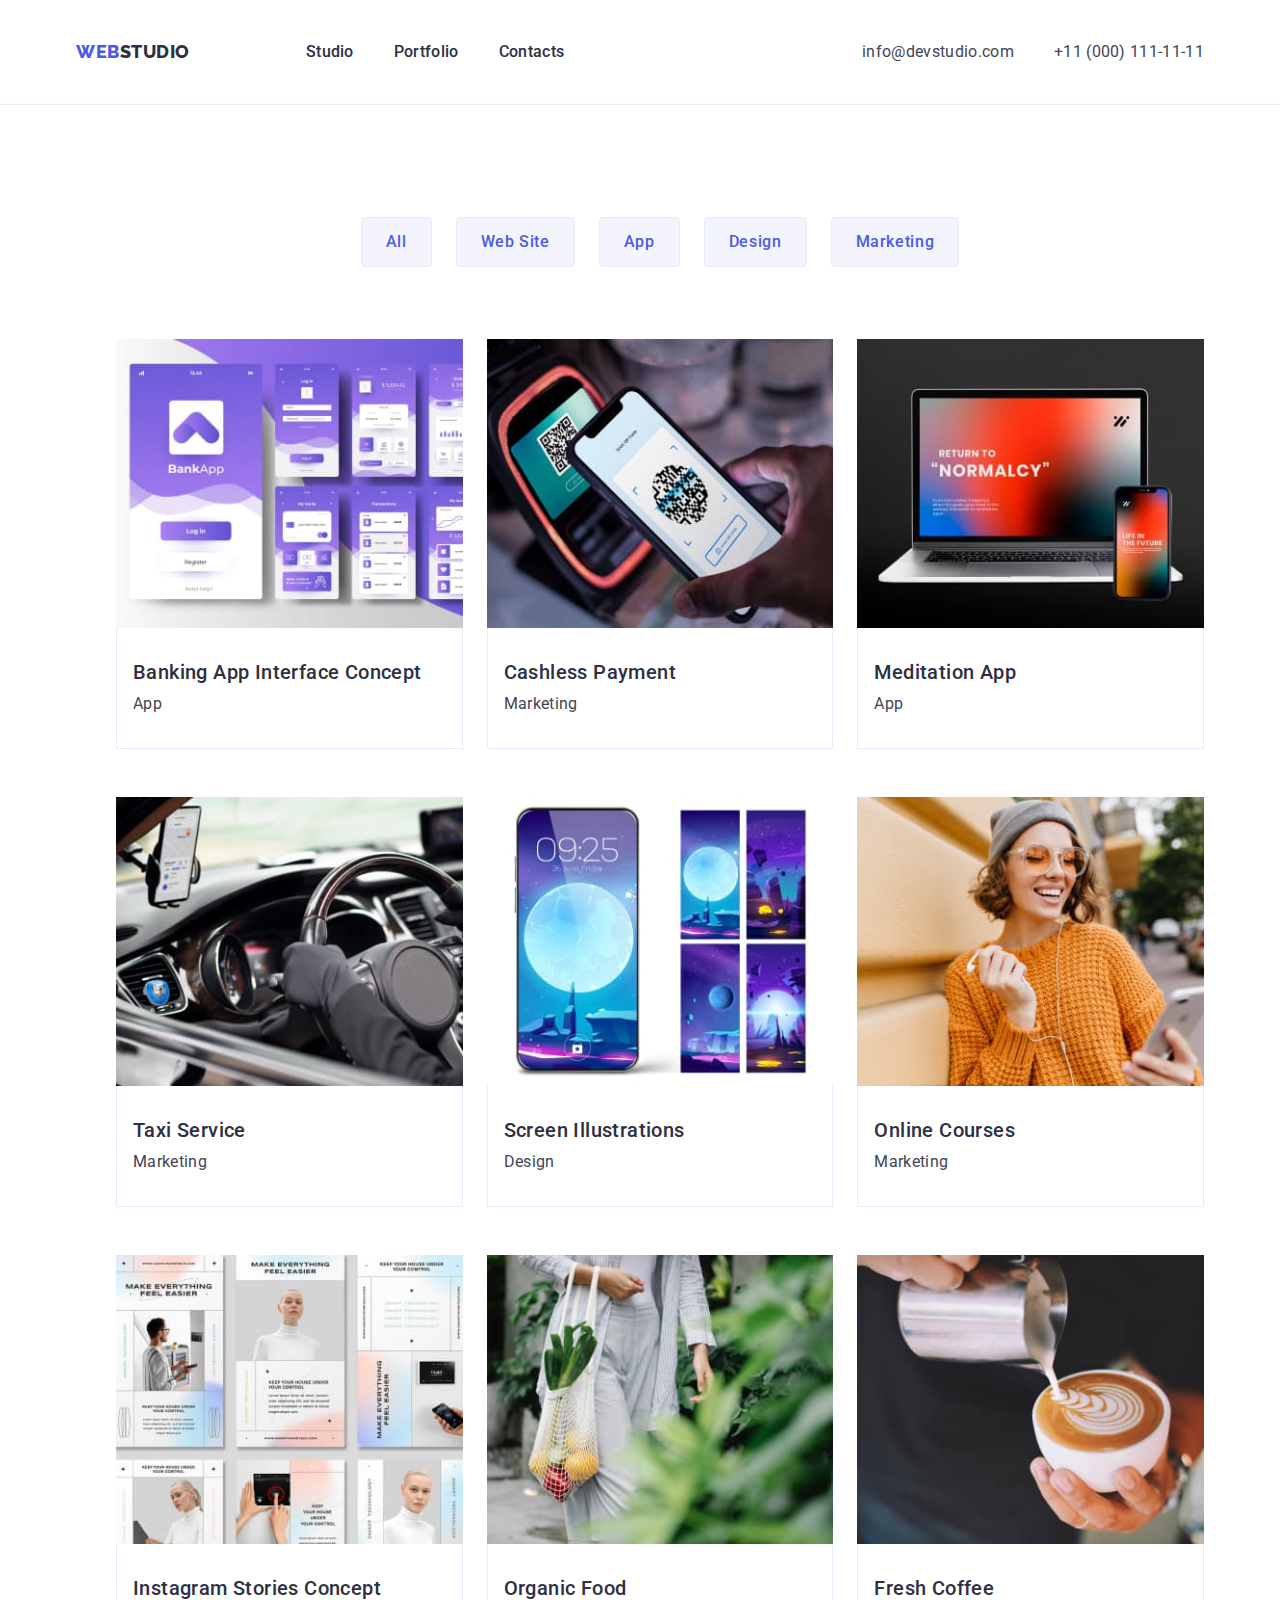
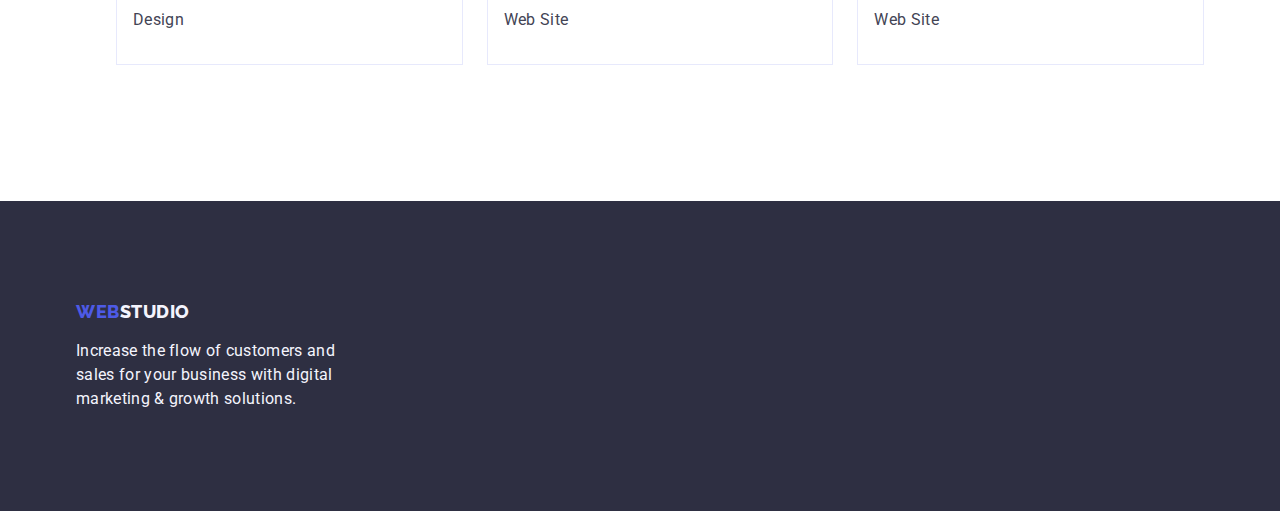
==== portfolio.html @ 47bab641 "Initial commit" ====
<!DOCTYPE html>
<html lang="en">
  <head>
    <meta charset="UTF-8" />
    <meta http-equiv="X-UA-Compatible" content="IE=edge" />
    <meta name="viewport" content="width=device-width, initial-scale=1.0" />
    <title>Portfolio</title>
    <link
      href="https://cdn.jsdelivr.net/npm/modern-normalize@2.0.0/modern-normalize.min.css"
      rel="stylesheet"
    />
    <link rel="stylesheet" href="./css/styles.css" />
    <link rel="preconnect" href="https://fonts.googleapis.com" />
    <link rel="preconnect" href="https://fonts.gstatic.com" crossorigin />
    <link
      href="https://fonts.googleapis.com/css2?family=Raleway:wght@800&display=swap"
      rel="stylesheet"
    />
    <link rel="preconnect" href="https://fonts.googleapis.com" />
    <link rel="preconnect" href="https://fonts.gstatic.com" crossorigin />
    <link
      href="https://fonts.googleapis.com/css2?family=Raleway:wght@800&family=Roboto&display=swap"
      rel="stylesheet"
    />
    <link rel="preconnect" href="https://fonts.googleapis.com" />
    <link rel="preconnect" href="https://fonts.gstatic.com" crossorigin />
    <link
      href="https://fonts.googleapis.com/css2?family=Raleway:wght@800&family=Roboto:wght@500&display=swap"
      rel="stylesheet"
    />
    <link rel="preconnect" href="https://fonts.googleapis.com" />
    <link rel="preconnect" href="https://fonts.gstatic.com" crossorigin />
    <link
      href="https://fonts.googleapis.com/css2?family=Raleway:wght@800&family=Roboto:wght@700&display=swap"
      rel="stylesheet"
    />
    <link rel="preconnect" href="https://fonts.googleapis.com" />
    <link rel="preconnect" href="https://fonts.gstatic.com" crossorigin />
    <link
      href="https://fonts.googleapis.com/css2?family=Raleway:wght@800&family=Roboto:wght@900&display=swap"
      rel="stylesheet"
    />
  </head>
  <body>
    <!-- header -->
    <header class="header">
      <div class="header-container container">
        <nav class="navigation">
          <a class="header-logo link" href="./index.html"
            >Web<span class="header-logo-span">Studio</span></a
          >
          <ul class="header-list list">
            <li>
              <a class="header-link link" href="./index.html">Studio</a>
            </li>
            <li>
              <a class="header-link link" href="./portfolio.html">Portfolio</a>
            </li>
            <li><a class="header-link link" href="">Contacts</a></li>
          </ul>
        </nav>
        <address class="address">
          <ul class="header-list-address list">
            <li>
              <a class="header-address link" href="mailto:info@devstudio.com"
                >info@devstudio.com</a
              >
            </li>
            <li>
              <a class="header-address link" href="tel:+110001111111"
                >+11 (000) 111-11-11</a
              >
            </li>
          </ul>
        </address>
      </div>
    </header>
    <main>
      <!-- section -->
      <section class="partfolio-section">
        <div class="container">
          <h1 class="visually-hidden" hidden>hello</h1>
          <ul class="partfolio-container list">
            <li><button class="partfplio-button" type="button">All</button></li>
            <li>
              <button class="partfplio-button" type="button">Web Site</button>
            </li>
            <li><button class="partfplio-button" type="button">App</button></li>
            <li>
              <button class="partfplio-button" type="button">Design</button>
            </li>
            <li>
              <button class="partfplio-button" type="button">Marketing</button>
            </li>
          </ul>
          <ul class="img-container-partfolio list">
            <li class="section-img-items">
              <a class="partfolio-img link" href="#">
                <img
                  src="./images/images-portfolio/img1.jpg"
                  alt="Banking App Interface Concept"
                  width="360"
                  height="300"
                />
                <div class="card-content">
                  <h2 class="card-content-title title">
                    Banking App Interface Concept
                  </h2>
                  <p class="text">App</p>
                </div>
              </a>
            </li>
            <li class="section-img-items">
              <a class="partfolio-img link" href="#">
                <img
                  src="./images/images-portfolio/img2.jpg"
                  alt="Cashless Payment"
                  width="360"
                  height="300"
                />
                <div class="card-content">
                  <h2 class="card-content-title title">Cashless Payment</h2>
                  <p class="text">Marketing</p>
                </div>
              </a>
            </li>
            <li class="section-img-items">
              <a class="partfolio-img link" href="#">
                <img
                  src="./images/images-portfolio/img3.jpg"
                  alt="Meditation App"
                  width="360"
                  height="300"
                />
                <div class="card-content">
                  <h2 class="card-content-title title">Meditation App</h2>
                  <p class="text">App</p>
                </div>
              </a>
            </li>
            <li class="section-img-items">
              <a class="partfolio-img link" href="#">
                <img
                  src="./images/images-portfolio/img4.jpg"
                  alt="Taxi Service"
                  width="360"
                  height="300"
                />
                <div class="card-content">
                  <h2 class="card-content-title title">Taxi Service</h2>
                  <p class="text">Marketing</p>
                </div>
              </a>
            </li>
            <li class="section-img-items">
              <a class="partfolio-img link" href="#">
                <img
                  src="./images/images-portfolio/img5.jpg"
                  alt="Screen Illustrations"
                  width="360"
                  height="300"
                />
                <div class="card-content">
                  <h2 class="card-content-title title">Screen Illustrations</h2>
                  <p class="text">Design</p>
                </div>
              </a>
            </li>
            <li class="section-img-items">
              <a class="partfolio-img link" href="#">
                <img
                  src="./images/images-portfolio/img6.jpg"
                  alt="Online Courses"
                  width="360"
                  height="300"
                />
                <div class="card-content">
                  <h2 class="card-content-title title">Online Courses</h2>
                  <p class="text">Marketing</p>
                </div>
              </a>
            </li>
            <li class="section-img-items">
              <a class="partfolio-img link" href="#">
                <img
                  src="./images/images-portfolio/img7.jpg"
                  alt="Instagram Stories Concept"
                  width="360"
                  height="300"
                />
                <div class="card-content">
                  <h2 class="card-content-title title">
                    Instagram Stories Concept
                  </h2>
                  <p class="text">Design</p>
                </div>
              </a>
            </li>
            <li class="section-img-items">
              <a class="partfolio-img link" href="#">
                <img
                  src="./images/images-portfolio/img8.jpg"
                  alt="Organic Food"
                  width="360"
                  height="300"
                />
                <div class="card-content">
                  <h2 class="card-content-title title">Organic Food</h2>
                  <p class="text">Web Site</p>
                </div>
              </a>
            </li>
            <li class="section-img-items">
              <a class="partfolio-img link" href="#">
                <img
                  src="./images/images-portfolio/img9.jpg"
                  alt="Coffee"
                  width="360"
                  height="300"
                />
                <div class="card-content">
                  <h2 class="card-content-title title">Fresh Coffee</h2>
                  <p class="text">Web Site</p>
                </div>
              </a>
            </li>
          </ul>
        </div>
      </section>
    </main>
    <!-- footer -->
    <footer class="footer">
      <div class="container">
        <a class="header-logo footer-slogan link" href="./index.html"
          >Web<span class="footer-logo">Studio</span></a
        >
        <p class="footer-text">
          Increase the flow of customers and sales for your business with
          digital marketing & growth solutions.
        </p>
      </div>
    </footer>
  </body>
</html>
---- css/styles.css ----
:root {
  --iris-color: #4d5ae5;
  --ocean-color: #404bbf;
  --navi-blue-color: #2e2f42;
  --green-color: #31d0aa;
  --slate-color: #434455;
  --light-slate-color: #8e8f99;
  --cornflower-color: #e7e9fc;
  --cloud-color: #f4f4fd;
  --navi-blue-modal-color: #2e2f42;
  --gray-color: #2e2f42;
  --white-color: #ffffff;
  --dairy-color: #fcfcfc;
}
/*reset*/
h1,
h2,
h3,
h4,
h5,
h6,
p {
  margin: 0;
}
img {
  display: block;
  max-width: 100%;
  height: auto;
}
.list {
  list-style-type: none;
}
/* base styles */
body {
  background-color: var(--white-color);
  font-family: "Roboto", sans-serif;
  font-style: normal;
  color: var(--slate-color);
  font-size: 16px;
  line-height: 1.5;
  text-align: left;
  letter-spacing: 0.02em;
}
.container {
  width: 1158px;
  margin: 0 auto;
  padding-left: 15px;
  padding-right: 15px;
}
.header-container {
  align-items: center;
  display: flex;
  background: #ffffff;
}
.navigation {
  display: flex;
  align-items: center;
  padding: 24px 0;
}
.header-logo {
  font-family: "Raleway", sans-serif;
  text-transform: uppercase;
  font-size: 18px;
  line-height: 1.17;
  font-weight: 800;
  letter-spacing: 0.03em;
  color: var(--iris-color);
  margin-right: 76px;
  display: inline-block;
}
.link {
  text-decoration: none;
  cursor: pointer;
}
.header-logo-span {
  color: var(--navi-blue-color);
}
.header-link {
  font-weight: 500;
  font-size: 16px;
  line-height: 1.5;
  letter-spacing: 0.02em;
  color: var(--navi-blue-color);
  padding: 24px 0;
}
.header-list {
  display: flex;
  gap: 40px;
}
.header-list-address {
  display: flex;
  gap: 40px;
}
.header-link:hover {
  color: var(--ocean-color);
}
.header-link:focus {
  color: var(--ocean-color);
}
.address {
  font-size: 16px;
  line-height: 24px;
  letter-spacing: 0.02em;
  color: #434455;
}
address {
  font-style: normal;
  padding: 24px 0;
  margin-left: auto;
}
.header-address {
  font-size: 16px;
  line-height: 1.5;
  letter-spacing: 0.02em;
  color: var(--slate-color);
}
.header-address:focus {
  color: var(--ocean-color);
}
.header-address:hover {
  color: var(--ocean-color);
}
.footer {
  background-color: var(--navi-blue-color);
  padding-top: 100px;
  padding-bottom: 100px;
}
.footer-logo {
  color: var(--cloud-color);
}
.footer-slogan {
  margin-bottom: 17.5px;
}
.footer-text {
  line-height: 1.5;
  color: var(--cloud-color);
  letter-spacing: 0.02em;
  max-width: 264px;
}
.section-hero {
  background-color: var(--navi-blue-color);
  text-align: center;
  padding: 188px 0;
}
.hero-title {
  color: var(--white-color);
  text-align: center;
  font-weight: 700;
  font-size: 56px;
  line-height: 1.07;
  letter-spacing: 0.02em;
  max-width: 496px;
  margin: 0 auto;
}
.hero-buttom {
  cursor: pointer;
  color: var(--white-color);
  background-color: var(--iris-color);
  border: none;
  border-radius: 4px;
  font-family: "Roboto", sans-serif;
  font-weight: 500;
  font-size: 16px;
  line-height: 1.5;
  letter-spacing: 0.04em;
  padding: 16px 32px;
  margin: 48px auto 0 auto;
  display: block;
  min-width: 169px;
}
.visually-hidden {
  position: absolute;
  width: 1px;
  height: 1px;
  margin: -1px;
  border: 0;
  padding: 0;
  white-space: nowrap;
  clip-path: inset(100%);
  clip: rect(0 0 0 0);
  overflow: hidden;
}
.strategy-item {
  width: calc((100% - 72px) / 4);
}
.strategy-title {
  margin-bottom: 8px;
}
.hero-buttom:hover {
  background-color: var(--ocean-color);
}
.hero-buttom:focus {
  background-color: var(--ocean-color);
}
.strategy-section {
  padding: 120px 0;
}
.strategy-list {
  display: flex;
  gap: 24px;
}
.title {
  font-weight: 500;
  font-size: 20px;
  line-height: 1.2;
  letter-spacing: 0.02em;
  color: var(--navi-blue-color);
}
.text {
  font-size: 16px;
  line-height: 1.5;
  letter-spacing: 0.02em;
  color: var(--slate-color);
}
.subject {
  font-weight: 700;
  font-size: 36px;
  line-height: 1.11;
  text-align: center;
  letter-spacing: 0.02em;
  text-transform: capitalize;
  color: var(--navi-blue-color);
  margin-bottom: 72px;
}
.subject-team {
  font-weight: 700;
  font-size: 36px;
  line-height: 1.11;
  text-align: center;
  letter-spacing: 0.02em;
  text-transform: capitalize;
  color: var(--navi-blue-color);
  margin-bottom: 72px;
}
.section-team {
  background-color: var(--cloud-color);
  text-align: center;
  padding: 120px 0;
}
.heading {
  font-weight: 500;
  font-size: 20px;
  line-height: 1.2;
  text-align: center;
  letter-spacing: 0.02em;
  color: var(--navi-blue-color);
  margin-bottom: 8px;
}
.slogan {
  font-size: 16px;
  line-height: 1.5;
  letter-spacing: 0.02em;
  color: var(--slate-color);
  text-align: center;
}
.section-team-list {
  background-color: var(--white-color);
  border-radius: 0px 0px 4px 4px;
}
.team-cards {
  padding: 32px 16px;
}
.section-img {
  text-align: center;
  padding-bottom: 120px;
}
.section-img-container {
  display: flex;
  gap: 24px;
}
.section-img > img {
  border: 1px solid var(--cornflower-color);
}
.partfplio-button {
  font-family: "Roboto", sans-serif;
  font-weight: 500;
  font-size: 16px;
  line-height: 1.5;
  letter-spacing: 0.04em;
  color: var(--iris-color);
  background-color: var(--cloud-color);
  cursor: pointer;
  padding: 12px 24px;
  border: 1px solid #e7e9fc;
  border-radius: 4px;
}
.partfplio-button:hover {
  color: var(--white-color);
  background-color: var(--ocean-color);
  border: 1px solid transparent;
}
.partfplio-button:focus {
  color: var(--white-color);
  background-color: var(--ocean-color);
  border: 1px solid transparent;
}
.section-team-container {
  display: flex;
  gap: 24px;
}
.partfolio-container {
  display: flex;
  justify-content: center;
  gap: 24px;
  margin-bottom: 72px;
}
.img-container-partfolio {
  display: flex;
  flex-wrap: wrap;

  flex-wrap: wrap;
  column-gap: 24px;
  row-gap: 48px;
}
.card-content {
  padding: 32px 16px;
  border: 1px solid var(--cornflower-color);
  border-top: none;
}
.header {
  border-bottom: 1px solid #e7e9fc;
}
.section-img-items {
  width: calc((100% - 48px) / 3);
}
.partfolio-section {
  padding-top: 96px;
  padding-bottom: 120px;
}
.card-content-title {
  margin-bottom: 8px;
}
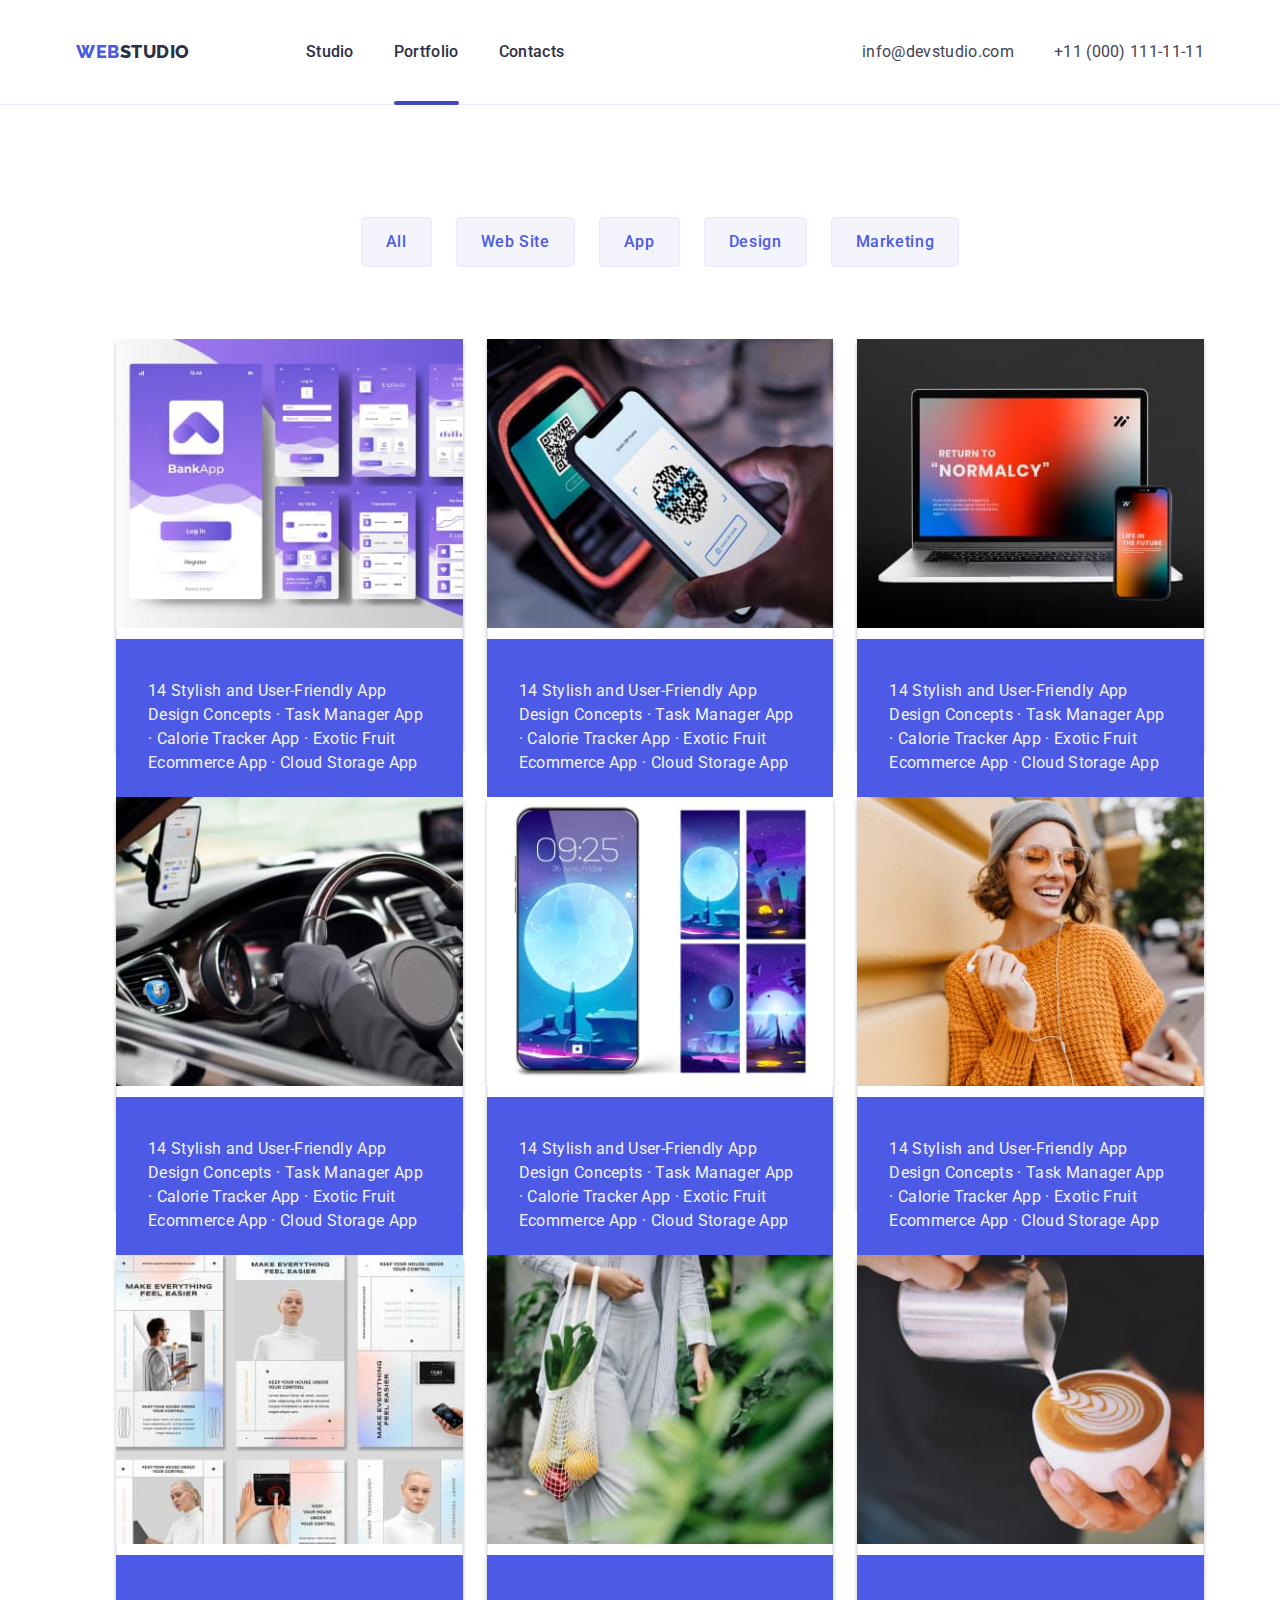
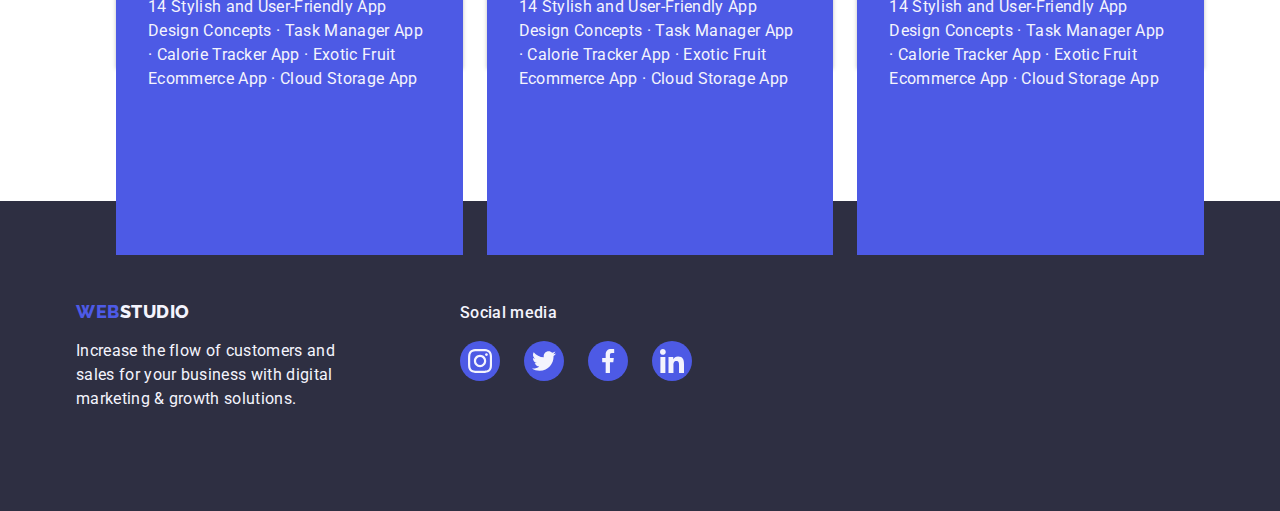
==== commit d487f5e7: "1" ====
--- a/portfolio.html
+++ b/portfolio.html
@@ -54,7 +54,9 @@
               <a class="header-link link" href="./index.html">Studio</a>
             </li>
             <li>
-              <a class="header-link link" href="./portfolio.html">Portfolio</a>
+              <a class="header-link link active" href="./portfolio.html"
+                >Portfolio</a
+              >
             </li>
             <li><a class="header-link link" href="">Contacts</a></li>
           </ul>
@@ -81,27 +83,36 @@
         <div class="container">
           <h1 class="visually-hidden" hidden>hello</h1>
           <ul class="partfolio-container list">
-            <li><button class="partfplio-button" type="button">All</button></li>
-            <li>
-              <button class="partfplio-button" type="button">Web Site</button>
-            </li>
-            <li><button class="partfplio-button" type="button">App</button></li>
-            <li>
-              <button class="partfplio-button" type="button">Design</button>
-            </li>
-            <li>
-              <button class="partfplio-button" type="button">Marketing</button>
+            <li><button class="partfolio-button" type="button">All</button></li>
+            <li>
+              <button class="partfolio-button" type="button">Web Site</button>
+            </li>
+            <li><button class="partfolio-button" type="button">App</button></li>
+            <li>
+              <button class="partfolio-button" type="button">Design</button>
+            </li>
+            <li>
+              <button class="partfolio-button" type="button">Marketing</button>
             </li>
           </ul>
           <ul class="img-container-partfolio list">
             <li class="section-img-items">
               <a class="partfolio-img link" href="#">
-                <img
-                  src="./images/images-portfolio/img1.jpg"
-                  alt="Banking App Interface Concept"
-                  width="360"
-                  height="300"
-                />
+                <div class="img-wrapper">
+                  <img
+                    src="./images/images-portfolio/img1.jpg"
+                    alt="Banking App Interface Concept"
+                    width="360"
+                    height="300"
+                  />
+                </div>
+                <div class="overlay">
+                  <p class="text-overlay">
+                    14 Stylish and User-Friendly App Design Concepts · Task
+                    Manager App · Calorie Tracker App · Exotic Fruit Ecommerce
+                    App · Cloud Storage App
+                  </p>
+                </div>
                 <div class="card-content">
                   <h2 class="card-content-title title">
                     Banking App Interface Concept
@@ -112,12 +123,21 @@
             </li>
             <li class="section-img-items">
               <a class="partfolio-img link" href="#">
-                <img
-                  src="./images/images-portfolio/img2.jpg"
-                  alt="Cashless Payment"
-                  width="360"
-                  height="300"
-                />
+                <div class="img-wrapper">
+                  <img
+                    src="./images/images-portfolio/img2.jpg"
+                    alt="Cashless Payment"
+                    width="360"
+                    height="300"
+                  />
+                </div>
+                <div class="overlay">
+                  <p class="text-overlay">
+                    14 Stylish and User-Friendly App Design Concepts · Task
+                    Manager App · Calorie Tracker App · Exotic Fruit Ecommerce
+                    App · Cloud Storage App
+                  </p>
+                </div>
                 <div class="card-content">
                   <h2 class="card-content-title title">Cashless Payment</h2>
                   <p class="text">Marketing</p>
@@ -126,12 +146,21 @@
             </li>
             <li class="section-img-items">
               <a class="partfolio-img link" href="#">
-                <img
-                  src="./images/images-portfolio/img3.jpg"
-                  alt="Meditation App"
-                  width="360"
-                  height="300"
-                />
+                <div class="img-wrapper">
+                  <img
+                    src="./images/images-portfolio/img3.jpg"
+                    alt="Meditation App"
+                    width="360"
+                    height="300"
+                  />
+                </div>
+                <div class="overlay">
+                  <p class="text-overlay">
+                    14 Stylish and User-Friendly App Design Concepts · Task
+                    Manager App · Calorie Tracker App · Exotic Fruit Ecommerce
+                    App · Cloud Storage App
+                  </p>
+                </div>
                 <div class="card-content">
                   <h2 class="card-content-title title">Meditation App</h2>
                   <p class="text">App</p>
@@ -140,12 +169,21 @@
             </li>
             <li class="section-img-items">
               <a class="partfolio-img link" href="#">
-                <img
-                  src="./images/images-portfolio/img4.jpg"
-                  alt="Taxi Service"
-                  width="360"
-                  height="300"
-                />
+                <div class="img-wrapper">
+                  <img
+                    src="./images/images-portfolio/img4.jpg"
+                    alt="Taxi Service"
+                    width="360"
+                    height="300"
+                  />
+                </div>
+                <div class="overlay">
+                  <p class="text-overlay">
+                    14 Stylish and User-Friendly App Design Concepts · Task
+                    Manager App · Calorie Tracker App · Exotic Fruit Ecommerce
+                    App · Cloud Storage App
+                  </p>
+                </div>
                 <div class="card-content">
                   <h2 class="card-content-title title">Taxi Service</h2>
                   <p class="text">Marketing</p>
@@ -154,12 +192,21 @@
             </li>
             <li class="section-img-items">
               <a class="partfolio-img link" href="#">
-                <img
-                  src="./images/images-portfolio/img5.jpg"
-                  alt="Screen Illustrations"
-                  width="360"
-                  height="300"
-                />
+                <div class="img-wrapper">
+                  <img
+                    src="./images/images-portfolio/img5.jpg"
+                    alt="Screen Illustrations"
+                    width="360"
+                    height="300"
+                  />
+                </div>
+                <div class="overlay">
+                  <p class="text-overlay">
+                    14 Stylish and User-Friendly App Design Concepts · Task
+                    Manager App · Calorie Tracker App · Exotic Fruit Ecommerce
+                    App · Cloud Storage App
+                  </p>
+                </div>
                 <div class="card-content">
                   <h2 class="card-content-title title">Screen Illustrations</h2>
                   <p class="text">Design</p>
@@ -168,12 +215,21 @@
             </li>
             <li class="section-img-items">
               <a class="partfolio-img link" href="#">
-                <img
-                  src="./images/images-portfolio/img6.jpg"
-                  alt="Online Courses"
-                  width="360"
-                  height="300"
-                />
+                <div class="img-wrapper">
+                  <img
+                    src="./images/images-portfolio/img6.jpg"
+                    alt="Online Courses"
+                    width="360"
+                    height="300"
+                  />
+                </div>
+                <div class="overlay">
+                  <p class="text-overlay">
+                    14 Stylish and User-Friendly App Design Concepts · Task
+                    Manager App · Calorie Tracker App · Exotic Fruit Ecommerce
+                    App · Cloud Storage App
+                  </p>
+                </div>
                 <div class="card-content">
                   <h2 class="card-content-title title">Online Courses</h2>
                   <p class="text">Marketing</p>
@@ -182,12 +238,21 @@
             </li>
             <li class="section-img-items">
               <a class="partfolio-img link" href="#">
-                <img
-                  src="./images/images-portfolio/img7.jpg"
-                  alt="Instagram Stories Concept"
-                  width="360"
-                  height="300"
-                />
+                <div class="img-wrapper">
+                  <img
+                    src="./images/images-portfolio/img7.jpg"
+                    alt="Instagram Stories Concept"
+                    width="360"
+                    height="300"
+                  />
+                </div>
+                <div class="overlay">
+                  <p class="text-overlay">
+                    14 Stylish and User-Friendly App Design Concepts · Task
+                    Manager App · Calorie Tracker App · Exotic Fruit Ecommerce
+                    App · Cloud Storage App
+                  </p>
+                </div>
                 <div class="card-content">
                   <h2 class="card-content-title title">
                     Instagram Stories Concept
@@ -198,12 +263,21 @@
             </li>
             <li class="section-img-items">
               <a class="partfolio-img link" href="#">
-                <img
-                  src="./images/images-portfolio/img8.jpg"
-                  alt="Organic Food"
-                  width="360"
-                  height="300"
-                />
+                <div class="img-wrapper">
+                  <img
+                    src="./images/images-portfolio/img8.jpg"
+                    alt="Organic Food"
+                    width="360"
+                    height="300"
+                  />
+                </div>
+                <div class="overlay">
+                  <p class="text-overlay">
+                    14 Stylish and User-Friendly App Design Concepts · Task
+                    Manager App · Calorie Tracker App · Exotic Fruit Ecommerce
+                    App · Cloud Storage App
+                  </p>
+                </div>
                 <div class="card-content">
                   <h2 class="card-content-title title">Organic Food</h2>
                   <p class="text">Web Site</p>
@@ -212,12 +286,21 @@
             </li>
             <li class="section-img-items">
               <a class="partfolio-img link" href="#">
-                <img
-                  src="./images/images-portfolio/img9.jpg"
-                  alt="Coffee"
-                  width="360"
-                  height="300"
-                />
+                <div class="img-wrapper">
+                  <img
+                    src="./images/images-portfolio/img9.jpg"
+                    alt="Coffee"
+                    width="360"
+                    height="300"
+                  />
+                </div>
+                <div class="overlay">
+                  <p class="text-overlay">
+                    14 Stylish and User-Friendly App Design Concepts · Task
+                    Manager App · Calorie Tracker App · Exotic Fruit Ecommerce
+                    App · Cloud Storage App
+                  </p>
+                </div>
                 <div class="card-content">
                   <h2 class="card-content-title title">Fresh Coffee</h2>
                   <p class="text">Web Site</p>
@@ -229,15 +312,42 @@
       </section>
     </main>
     <!-- footer -->
-    <footer class="footer">
-      <div class="container">
-        <a class="header-logo footer-slogan link" href="./index.html"
-          >Web<span class="footer-logo">Studio</span></a
-        >
-        <p class="footer-text">
-          Increase the flow of customers and sales for your business with
-          digital marketing & growth solutions.
-        </p>
+    <footer class="footer-section">
+      <div class="container footer-container">
+        <div>
+          <a class="footer-logo footer-slogan link" href="./index.html"
+            >Web<span class="footer-span">Studio</span></a
+          >
+          <p class="footer-text">
+            Increase the flow of customers and sales for your business with
+            digital marketing & growth solutions.
+          </p>
+        </div>
+        <div class="footer-div">
+          <p class="footer-tex">Social media</p>
+          <ul class="footer-list list">
+            <li class="footer-item">
+              <svg class="footer-ellipse" width="24" height="24">
+                <use href="./images/sprite.svg#icon-instagram-1"></use>
+              </svg>
+            </li>
+            <li class="footer-item">
+              <svg class="footer-ellipse" width="24" height="24">
+                <use href="./images/sprite.svg#icon-twitter-1"></use>
+              </svg>
+            </li>
+            <li class="footer-item">
+              <svg class="footer-ellipse" width="24" height="24">
+                <use href="./images/sprite.svg#icon-facebook-1"></use>
+              </svg>
+            </li>
+            <li class="footer-item">
+              <svg class="footer-ellipse" width="24" height="24">
+                <use href="./images/sprite.svg#icon-linkedin-1"></use>
+              </svg>
+            </li>
+          </ul>
+        </div>
       </div>
     </footer>
   </body>
--- a/css/styles.css
+++ b/css/styles.css
@@ -76,6 +76,7 @@
   color: var(--navi-blue-color);
 }
 .header-link {
+  position: relative;
   font-weight: 500;
   font-size: 16px;
   line-height: 1.5;
@@ -120,27 +121,22 @@
 .header-address:hover {
   color: var(--ocean-color);
 }
-.footer {
-  background-color: var(--navi-blue-color);
-  padding-top: 100px;
-  padding-bottom: 100px;
-}
-.footer-logo {
-  color: var(--cloud-color);
-}
-.footer-slogan {
-  margin-bottom: 17.5px;
-}
-.footer-text {
-  line-height: 1.5;
-  color: var(--cloud-color);
-  letter-spacing: 0.02em;
-  max-width: 264px;
-}
+
 .section-hero {
   background-color: var(--navi-blue-color);
   text-align: center;
+  background-image: linear-gradient(
+      rgba(46, 47, 66, 0.7),
+      rgba(46, 47, 66, 0.7)
+    ),
+    url(../images/hero/people-office.jpg);
+  background-repeat: no-repeat;
   padding: 188px 0;
+  background-size: cover;
+  background-position: center;
+  margin: 0 auto;
+}
+.hero-container {
 }
 .hero-title {
   color: var(--white-color);
@@ -256,6 +252,9 @@
 .section-team-list {
   background-color: var(--white-color);
   border-radius: 0px 0px 4px 4px;
+  box-shadow: 0px 2px 1px 0px rgba(46, 47, 66, 0.08),
+    0px 1px 1px 0px rgba(46, 47, 66, 0.16),
+    0px 1px 6px 0px rgba(46, 47, 66, 0.08);
 }
 .team-cards {
   padding: 32px 16px;
@@ -271,7 +270,7 @@
 .section-img > img {
   border: 1px solid var(--cornflower-color);
 }
-.partfplio-button {
+.partfolio-button {
   font-family: "Roboto", sans-serif;
   font-weight: 500;
   font-size: 16px;
@@ -284,15 +283,20 @@
   border: 1px solid #e7e9fc;
   border-radius: 4px;
 }
-.partfplio-button:hover {
+.partfolio-button:hover {
   color: var(--white-color);
   background-color: var(--ocean-color);
   border: 1px solid transparent;
-}
-.partfplio-button:focus {
+  border-radius: 4px;
+
+  box-shadow: 0px 4px 4px 0px rgba(0, 0, 0, 0.25);
+}
+.partfolio-button:focus {
   color: var(--white-color);
   background-color: var(--ocean-color);
   border: 1px solid transparent;
+  border-radius: 4px;
+  box-shadow: 0px 4px 4px 0px rgba(0, 0, 0, 0.25);
 }
 .section-team-container {
   display: flex;
@@ -321,7 +325,16 @@
   border-bottom: 1px solid #e7e9fc;
 }
 .section-img-items {
+  position: relative;
   width: calc((100% - 48px) / 3);
+  box-shadow: 0px 4px 4px 0px rgba(0, 0, 0, 0.25);
+}
+.section-img-items:hover {
+  border: 1px solid var(--cloud, #f4f4fd);
+  background: var(--white, #fff);
+  box-shadow: 0px 2px 1px 0px rgba(46, 47, 66, 0.08),
+    0px 1px 1px 0px rgba(46, 47, 66, 0.16),
+    0px 1px 6px 0px rgba(46, 47, 66, 0.08);
 }
 .partfolio-section {
   padding-top: 96px;
@@ -330,3 +343,201 @@
 .card-content-title {
   margin-bottom: 8px;
 }
+.icon {
+  border-radius: 4px;
+  background-color: #f4f4fd;
+}
+.icon-div {
+  background-color: #f4f4fd;
+  display: flex;
+  justify-content: center;
+  align-items: center;
+  padding: 24px 0;
+  box-shadow: 0px 4px 4px 0px rgba(0, 0, 0, 0.25);
+  margin-bottom: 8px;
+}
+/*
+====================
+     HEADER 
+====================
+*/
+.header-link.active::after {
+  content: "";
+  display: block;
+  width: 100%;
+  height: 4px;
+  border-radius: 2px;
+  background: var(--ocean, #404bbf);
+  position: absolute;
+  bottom: -20px;
+  left: 0;
+}
+
+/*
+====================
+ TEAM-SECTION 
+====================
+*/
+.team-list {
+  display: flex;
+  gap: 24px;
+  padding: 0;
+  margin-top: 8px;
+}
+.team-item {
+  background-color: #4d5ae5;
+  border-top-left-radius: 50%;
+  border-top-right-radius: 50%;
+  border-bottom-left-radius: 50%;
+  border-bottom-right-radius: 50%;
+  width: 40px;
+  height: 40px;
+}
+.team-svg {
+  margin: 12px;
+}
+
+/*
+====================
+ CUSTOMERS-SECTION 
+====================
+*/
+
+.customers-section {
+}
+.customers {
+  font-weight: 700;
+  font-size: 36px;
+  line-height: 1.11;
+  text-align: center;
+  letter-spacing: 0.02em;
+  text-transform: capitalize;
+  color: var(--navi-blue-color);
+  margin-bottom: 72px;
+  padding-top: 120px;
+  margin-bottom: 72px;
+}
+.customers-list {
+  display: flex;
+  justify-content: center;
+  gap: 24px;
+  margin-bottom: 120px;
+}
+
+.customers-item {
+  box-shadow: 0px 4px 4px 0px rgba(0, 0, 0, 0.25);
+  border: 1px solid #8e8f99;
+  border-radius: 4px;
+}
+.customers-link {
+  display: flex;
+  width: 168px;
+  height: 88px;
+  justify-content: center;
+  align-items: center;
+}
+.client {
+  margin: 16px 32px;
+}
+.customers-item:hover {
+  border-color: #404bbf;
+}
+.customers-item:hover .client {
+  fill: #404bbf;
+}
+.client {
+  color: #4d5ae5;
+  fill: #404bbf;
+}
+
+/*
+====================
+  FOOTER-SECTION 
+====================
+*/
+.footer-section {
+  background-color: var(--navi-blue-color);
+  padding-top: 100px;
+  padding-bottom: 100px;
+}
+.footer-logo {
+  font-family: "Raleway", sans-serif;
+  text-transform: uppercase;
+  font-size: 18px;
+  line-height: 1.17;
+  font-weight: 800;
+  letter-spacing: 0.03em;
+  color: var(--iris-color);
+  margin-right: 76px;
+  display: inline-block;
+}
+.footer-slogan {
+  margin-bottom: 17.5px;
+}
+.footer-span {
+  color: var(--cloud-color);
+}
+.footer-container {
+  display: flex;
+}
+.footer-div {
+  margin-left: 120px;
+}
+.footer-text {
+  line-height: 1.5;
+  color: var(--cloud-color);
+  letter-spacing: 0.02em;
+  max-width: 264px;
+}
+.footer-list {
+  display: flex;
+  gap: 24px;
+  padding: 0;
+}
+.footer-item {
+  padding: 8px;
+  background-color: #4d5ae5;
+  border-top-left-radius: 50%;
+  border-top-right-radius: 50%;
+  border-bottom-left-radius: 50%;
+  border-bottom-right-radius: 50%;
+  width: 40px;
+  height: 40px;
+}
+.footer-div p {
+  line-height: 1.5;
+  color: var(--cloud-color);
+  letter-spacing: 0.02em;
+  max-width: 264px;
+  font-weight: 500;
+}
+/*
+====================
+  PARTFOLIO-OVERLAY
+====================
+*/
+.img-wrapper {
+  overflow: hidden;
+}
+.overlay {
+  position: absolute;
+  top: 0;
+  left: 0;
+  padding-top: 40px;
+  padding-left: 32px;
+  padding-right: 32px;
+  padding-bottom: 164px;
+  background: var(--iris, #4d5ae5);
+  transform: translatey(100%);
+  transition: transform var(--anim);
+}
+
+.text-overlay {
+  font-size: 16px;
+  line-height: 1.5;
+  letter-spacing: 0.02em;
+  color: var(--cloud, #f4f4fd);
+}
+.section-img-items:hover .overlay {
+  transform: translatey(0);
+}
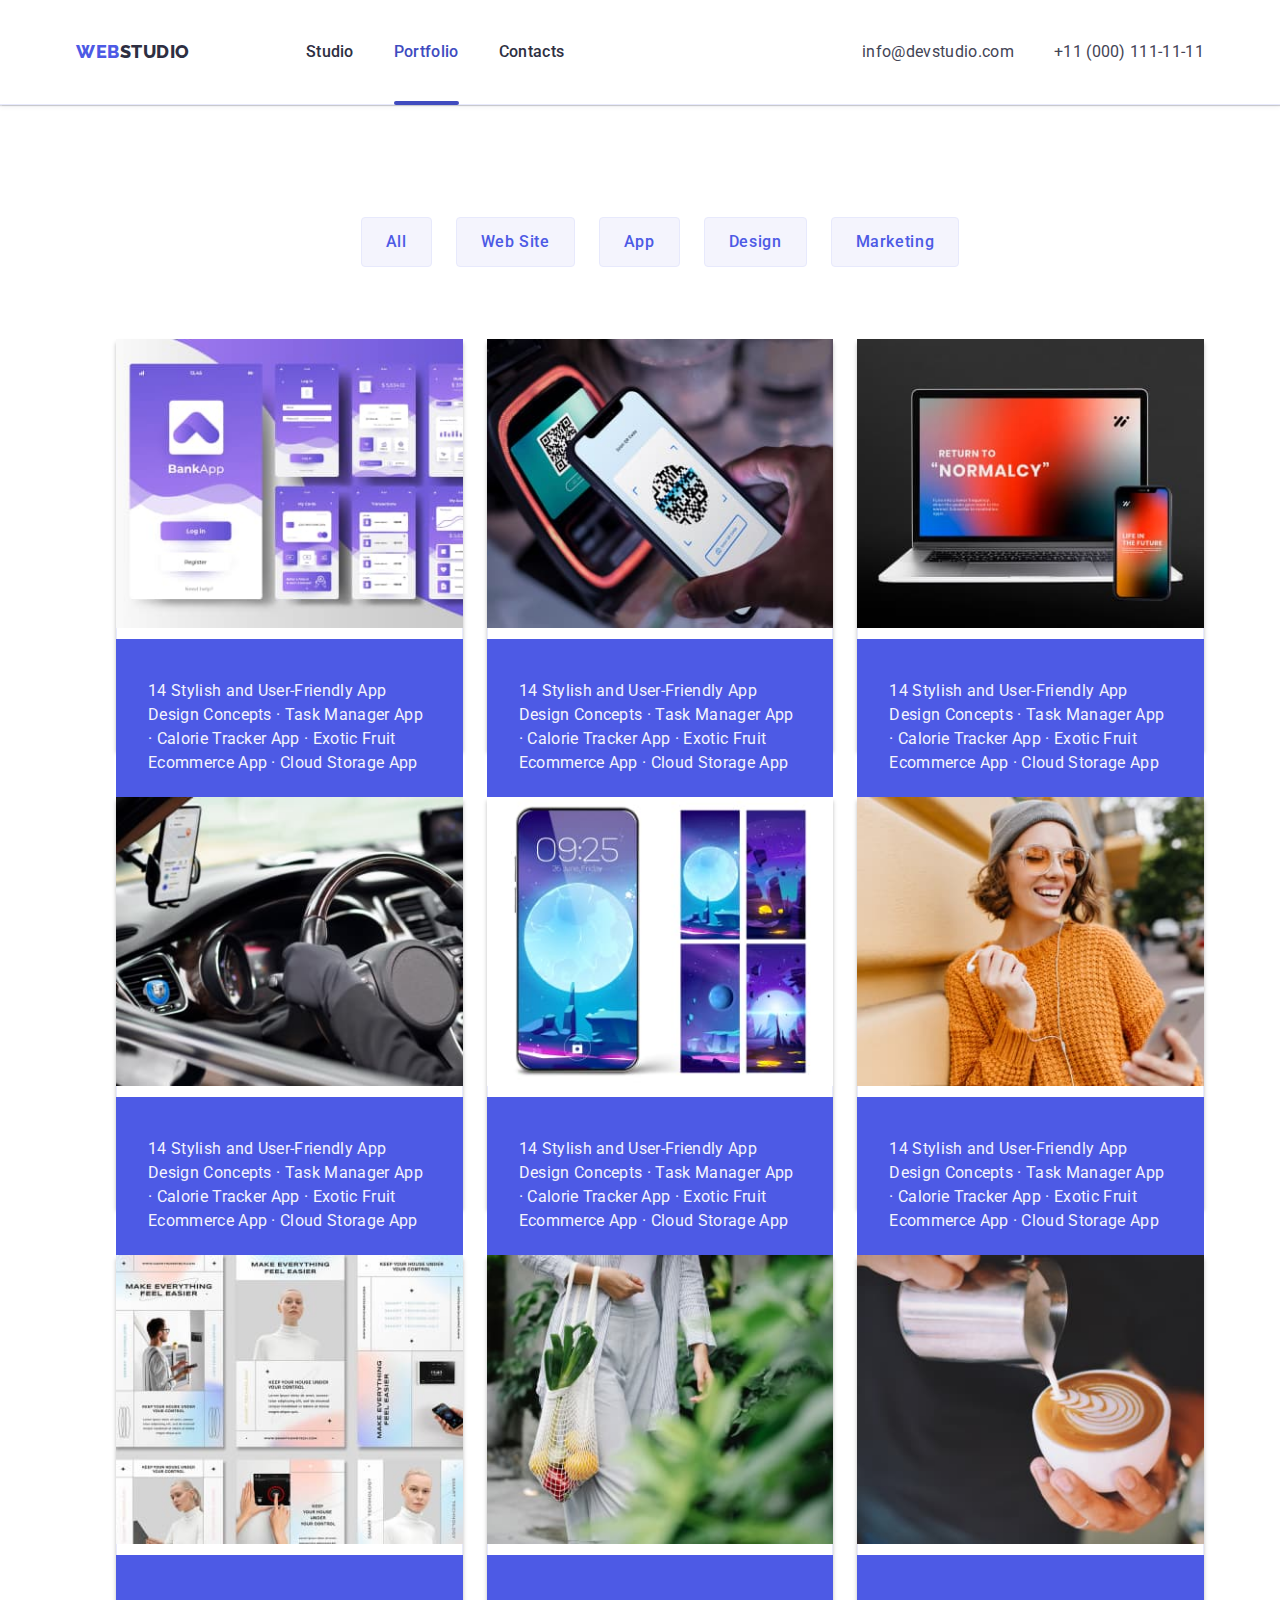
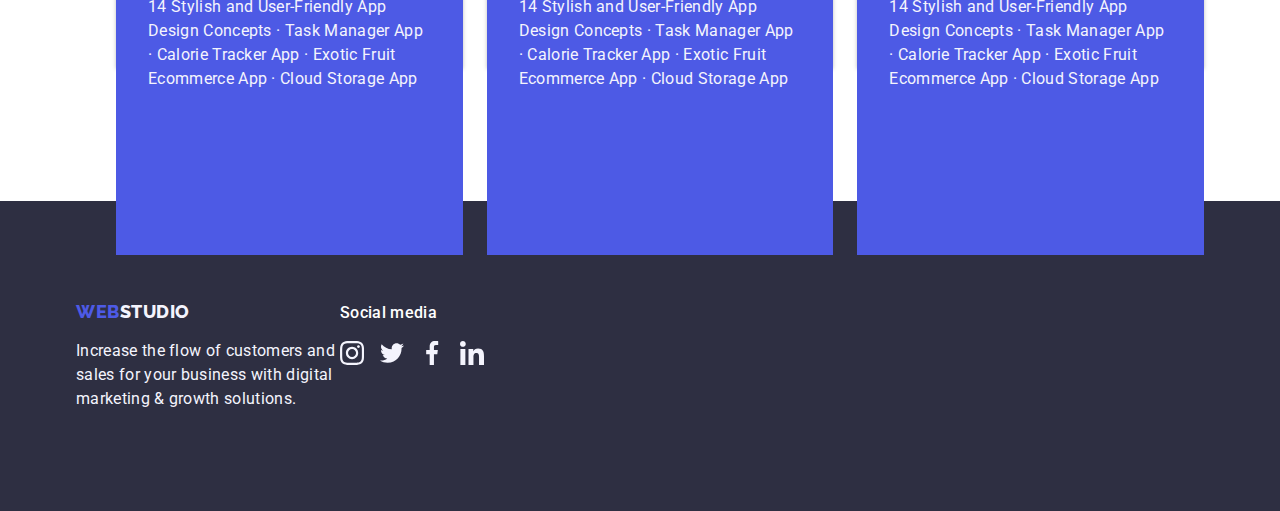
==== commit 7e79bcbe: "1" ====
--- a/portfolio.html
+++ b/portfolio.html
@@ -328,22 +328,22 @@
           <ul class="footer-list list">
             <li class="footer-item">
               <svg class="footer-ellipse" width="24" height="24">
-                <use href="./images/sprite.svg#icon-instagram-1"></use>
+                <use href="./images/icons.svg#icon-instagram-1"></use>
               </svg>
             </li>
             <li class="footer-item">
               <svg class="footer-ellipse" width="24" height="24">
-                <use href="./images/sprite.svg#icon-twitter-1"></use>
+                <use href="./images/icons.svg#icon-twitter-1"></use>
               </svg>
             </li>
             <li class="footer-item">
               <svg class="footer-ellipse" width="24" height="24">
-                <use href="./images/sprite.svg#icon-facebook-1"></use>
+                <use href="./images/icons.svg#icon-facebook-1"></use>
               </svg>
             </li>
             <li class="footer-item">
               <svg class="footer-ellipse" width="24" height="24">
-                <use href="./images/sprite.svg#icon-linkedin-1"></use>
+                <use href="./images/icons.svg#icon-linkedin-1"></use>
               </svg>
             </li>
           </ul>
--- a/css/styles.css
+++ b/css/styles.css
@@ -110,6 +110,7 @@
   margin-left: auto;
 }
 .header-address {
+  transition: color 250ms cubic-bezier(0.4, 0, 0.2, 1);
   font-size: 16px;
   line-height: 1.5;
   letter-spacing: 0.02em;
@@ -135,6 +136,7 @@
   background-size: cover;
   background-position: center;
   margin: 0 auto;
+  max-width: 1440px;
 }
 .hero-container {
 }
@@ -149,6 +151,7 @@
   margin: 0 auto;
 }
 .hero-buttom {
+  transition: background-color 250ms cubic-bezier(0.4, 0, 0.2, 1);
   cursor: pointer;
   color: var(--white-color);
   background-color: var(--iris-color);
@@ -257,7 +260,7 @@
     0px 1px 6px 0px rgba(46, 47, 66, 0.08);
 }
 .team-cards {
-  padding: 32px 16px;
+  padding: 32px 0;
 }
 .section-img {
   text-align: center;
@@ -323,6 +326,8 @@
 }
 .header {
   border-bottom: 1px solid #e7e9fc;
+  box-shadow: 2px 1px rgba(46, 47, 66, 0.08), 0px 1px 1px rgba(46, 47, 66, 0.16),
+    0px 1px 6px rgba(46, 47, 66, 0.08);
 }
 .section-img-items {
   position: relative;
@@ -348,6 +353,7 @@
   background-color: #f4f4fd;
 }
 .icon-div {
+  border-radius: 4px;
   background-color: #f4f4fd;
   display: flex;
   justify-content: center;
@@ -369,10 +375,14 @@
   border-radius: 2px;
   background: var(--ocean, #404bbf);
   position: absolute;
+  left: 0;
+  bottom: -1px;
   bottom: -20px;
-  left: 0;
-}
-
+}
+.active {
+  color: #404bbf;
+  transition: color 250ms cubic-bezier(0.4, 0, 0.2, 1);
+}
 /*
 ====================
  TEAM-SECTION 
@@ -383,20 +393,30 @@
   gap: 24px;
   padding: 0;
   margin-top: 8px;
+  justify-content: center;
 }
 .team-item {
-  background-color: #4d5ae5;
-  border-top-left-radius: 50%;
-  border-top-right-radius: 50%;
-  border-bottom-left-radius: 50%;
-  border-bottom-right-radius: 50%;
-  width: 40px;
-  height: 40px;
+  transition: background-color 250ms cubic-bezier(0.4, 0, 0.2, 1);
 }
 .team-svg {
   margin: 12px;
-}
-
+  fill: #f4f4fd;
+}
+.team-link {
+  display: flex;
+  align-items: center;
+  justify-content: center;
+  width: 100%;
+  height: 100%;
+  background-color: #4d5ae5;
+  border-radius: 50%;
+}
+.team-link:hover {
+  background-color: #404bbf;
+}
+.team-link:focus {
+  background-color: #404bbf;
+}
 /*
 ====================
  CUSTOMERS-SECTION 
@@ -404,6 +424,8 @@
 */
 
 .customers-section {
+  padding-top: 120px;
+  padding-bottom: 120px;
 }
 .customers {
   font-weight: 700;
@@ -414,40 +436,49 @@
   text-transform: capitalize;
   color: var(--navi-blue-color);
   margin-bottom: 72px;
-  padding-top: 120px;
-  margin-bottom: 72px;
 }
 .customers-list {
   display: flex;
   justify-content: center;
   gap: 24px;
-  margin-bottom: 120px;
 }
 
 .customers-item {
+  width: calc((100% - 120px) / 6);
   box-shadow: 0px 4px 4px 0px rgba(0, 0, 0, 0.25);
   border: 1px solid #8e8f99;
   border-radius: 4px;
+  height: 88px;
 }
 .customers-link {
-  display: flex;
-  width: 168px;
-  height: 88px;
+  width: 100%;
+  height: 100%;
+  border-radius: 4px;
+  display: flex;
   justify-content: center;
   align-items: center;
+  color: #8e8f99;
 }
 .client {
   margin: 16px 32px;
 }
-.customers-item:hover {
+.customers-link:hover {
+  border-color: #404bbf;
+  color: #404bbf;
+}
+.customers-link:focus {
+  border-color: #404bbf;
+  color: #404bbf;
+}
+/* .customers-item:hover {
   border-color: #404bbf;
 }
 .customers-item:hover .client {
   fill: #404bbf;
-}
+} */
 .client {
   color: #4d5ae5;
-  fill: #404bbf;
+  fill: currentColor;
 }
 
 /*
@@ -479,9 +510,13 @@
 }
 .footer-container {
   display: flex;
-}
-.footer-div {
+  align-items: baseline;
+}
+/* .footer-div {
   margin-left: 120px;
+} */
+.footer-label {
+  margin-right: 120px;
 }
 .footer-text {
   line-height: 1.5;
@@ -491,25 +526,39 @@
 }
 .footer-list {
   display: flex;
-  gap: 24px;
+  gap: 16px;
   padding: 0;
+  margin: 0 auto;
 }
 .footer-item {
-  padding: 8px;
-  background-color: #4d5ae5;
-  border-top-left-radius: 50%;
-  border-top-right-radius: 50%;
-  border-bottom-left-radius: 50%;
-  border-bottom-right-radius: 50%;
-  width: 40px;
-  height: 40px;
+  transition: background-color 250ms cubic-bezier(0.4, 0, 0.2, 1);
 }
 .footer-div p {
   line-height: 1.5;
-  color: var(--cloud-color);
+  color: #ffffff;
   letter-spacing: 0.02em;
   max-width: 264px;
   font-weight: 500;
+  margin-bottom: 16px;
+}
+.footer-link {
+  padding: 8px;
+  display: flex;
+  width: 100%;
+  height: 100%;
+  background-color: #4d5ae5;
+  border-radius: 50%;
+  align-items: center;
+  justify-content: center;
+}
+.footer-link:hover {
+  background-color: #31d0aa;
+}
+.footer-link:focus {
+  background-color: #31d0aa;
+}
+.footer-ellipse {
+  fill: #f4f4fd;
 }
 /*
 ====================
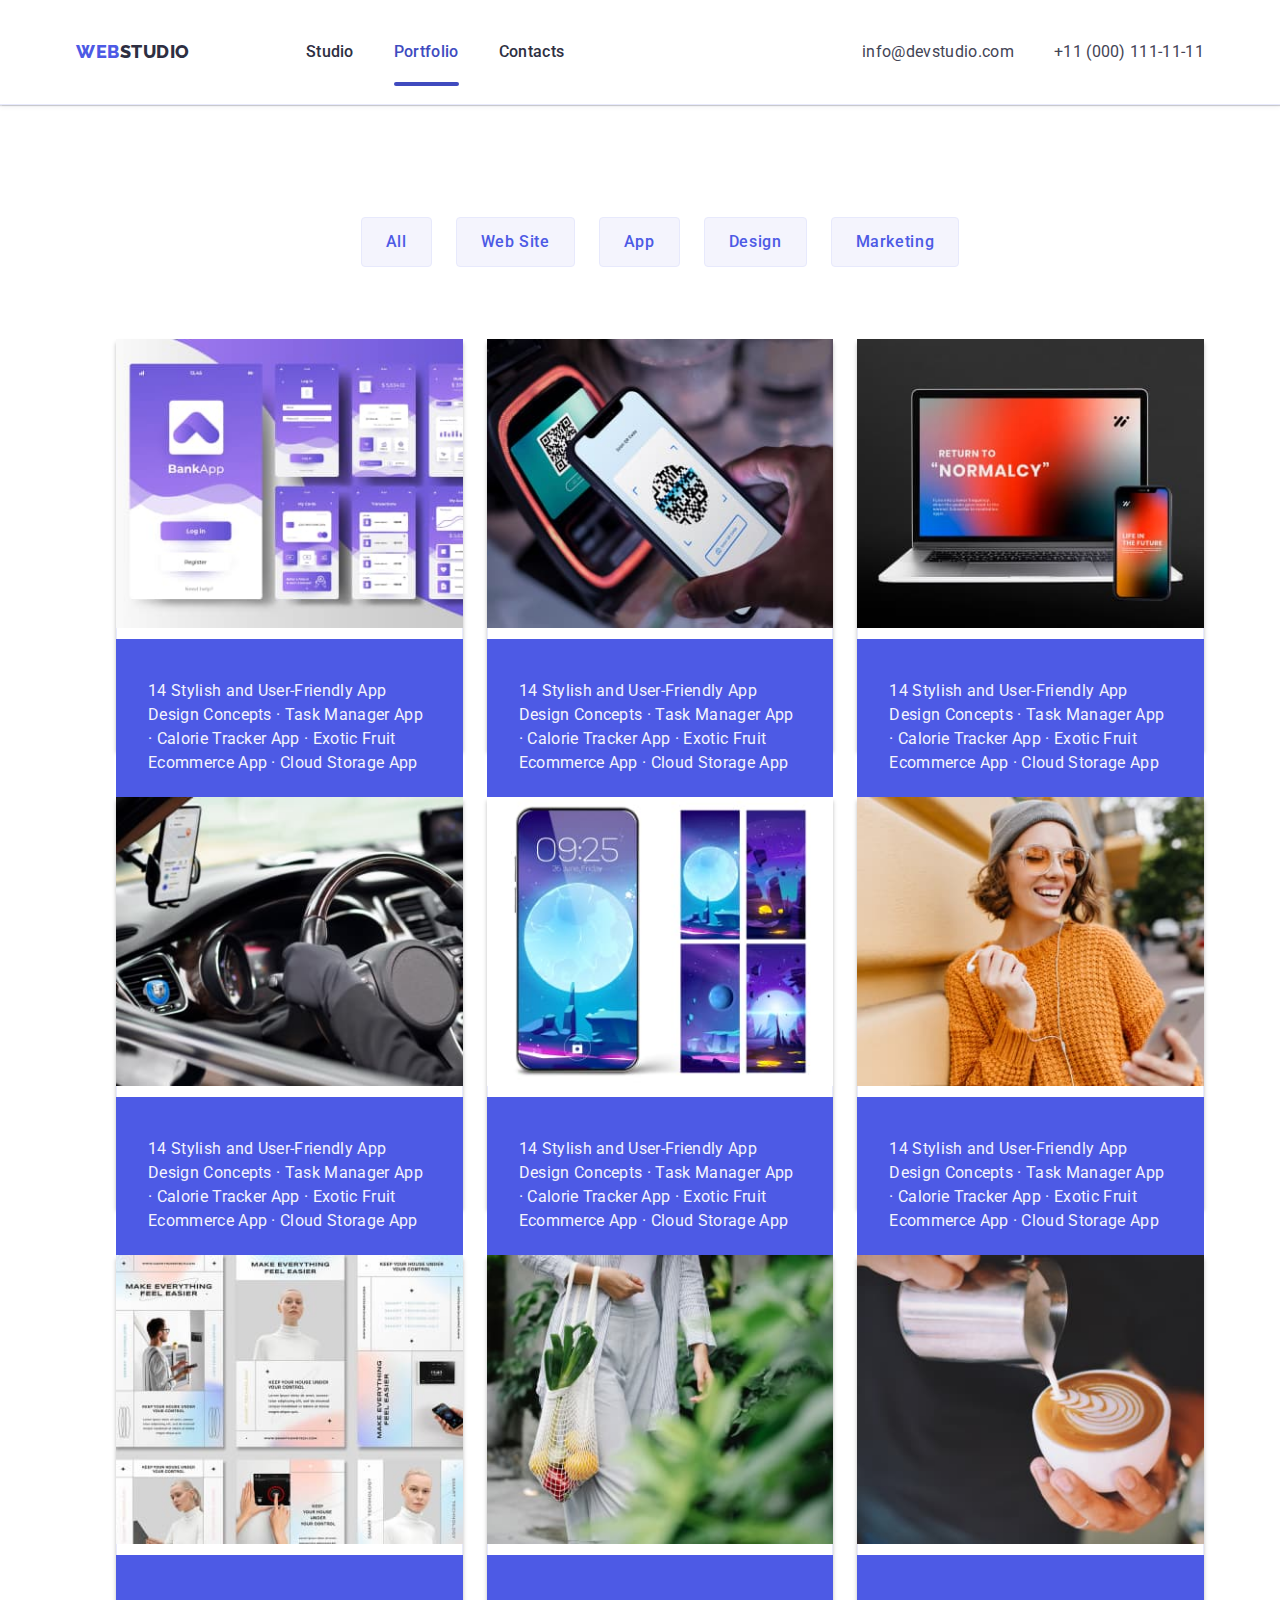
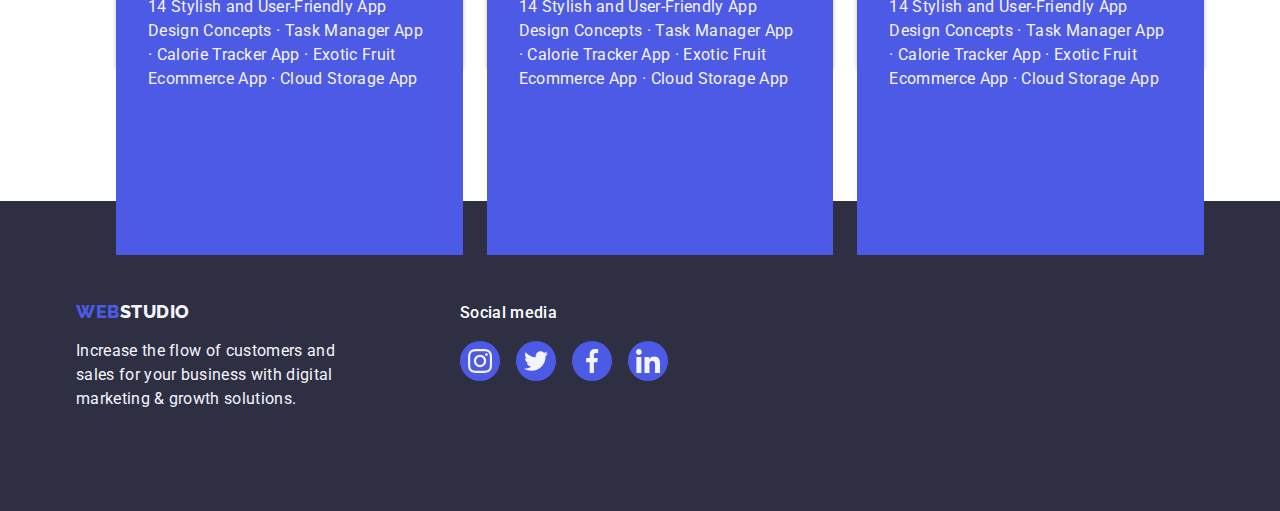
==== commit bc227f34: "1" ====
--- a/portfolio.html
+++ b/portfolio.html
@@ -314,7 +314,7 @@
     <!-- footer -->
     <footer class="footer-section">
       <div class="container footer-container">
-        <div>
+        <div class="footer-label">
           <a class="footer-logo footer-slogan link" href="./index.html"
             >Web<span class="footer-span">Studio</span></a
           >
@@ -327,24 +327,32 @@
           <p class="footer-tex">Social media</p>
           <ul class="footer-list list">
             <li class="footer-item">
-              <svg class="footer-ellipse" width="24" height="24">
-                <use href="./images/icons.svg#icon-instagram-1"></use>
-              </svg>
+              <a class="footer-link" href="" aria-label="instagram">
+                <svg class="footer-ellipse" width="24" height="24">
+                  <use href="./images/icons.svg#icon-instagram-1"></use>
+                </svg>
+              </a>
             </li>
             <li class="footer-item">
-              <svg class="footer-ellipse" width="24" height="24">
-                <use href="./images/icons.svg#icon-twitter-1"></use>
-              </svg>
+              <a class="footer-link" href="" aria-label="twitter">
+                <svg class="footer-ellipse" width="24" height="24">
+                  <use href="./images/icons.svg#icon-twitter-1"></use>
+                </svg>
+              </a>
             </li>
             <li class="footer-item">
-              <svg class="footer-ellipse" width="24" height="24">
-                <use href="./images/icons.svg#icon-facebook-1"></use>
-              </svg>
+              <a class="footer-link" href="" aria-label="facebook">
+                <svg class="footer-ellipse" width="24" height="24">
+                  <use href="./images/icons.svg#icon-facebook-1"></use>
+                </svg>
+              </a>
             </li>
             <li class="footer-item">
-              <svg class="footer-ellipse" width="24" height="24">
-                <use href="./images/icons.svg#icon-linkedin-1"></use>
-              </svg>
+              <a class="footer-link" href="" aria-label="linkedin">
+                <svg class="footer-ellipse" width="24" height="24">
+                  <use href="./images/icons.svg#icon-linkedin-1"></use>
+                </svg>
+              </a>
             </li>
           </ul>
         </div>
--- a/css/styles.css
+++ b/css/styles.css
@@ -258,6 +258,7 @@
   box-shadow: 0px 2px 1px 0px rgba(46, 47, 66, 0.08),
     0px 1px 1px 0px rgba(46, 47, 66, 0.16),
     0px 1px 6px 0px rgba(46, 47, 66, 0.08);
+  transition: background-color 250ms cubic-bezier(0.4, 0, 0.2, 1);
 }
 .team-cards {
   padding: 32px 0;
@@ -377,7 +378,6 @@
   position: absolute;
   left: 0;
   bottom: -1px;
-  bottom: -20px;
 }
 .active {
   color: #404bbf;
@@ -444,24 +444,25 @@
 }
 
 .customers-item {
-  width: calc((100% - 120px) / 6);
   box-shadow: 0px 4px 4px 0px rgba(0, 0, 0, 0.25);
   border: 1px solid #8e8f99;
   border-radius: 4px;
   height: 88px;
+  width: calc((100% - 120px) / 6);
 }
 .customers-link {
+  border-radius: 4px;
+  display: flex;
+  justify-content: center;
+  align-items: center;
+  color: #8e8f99;
+  border: 1px solid #8e8f99;
   width: 100%;
   height: 100%;
-  border-radius: 4px;
-  display: flex;
-  justify-content: center;
-  align-items: center;
-  color: #8e8f99;
-}
-.client {
-  margin: 16px 32px;
-}
+  transition: border-color 250ms cubic-bezier(0.4, 0, 0.2, 1),
+    color 250ms cubic-bezier(0.4, 0, 0.2, 1);
+}
+
 .customers-link:hover {
   border-color: #404bbf;
   color: #404bbf;
@@ -477,6 +478,7 @@
   fill: #404bbf;
 } */
 .client {
+  margin: 16px 32px;
   color: #4d5ae5;
   fill: currentColor;
 }
@@ -550,6 +552,7 @@
   border-radius: 50%;
   align-items: center;
   justify-content: center;
+  transition: background-color 250ms cubic-bezier(0.4, 0, 0.2, 1);
 }
 .footer-link:hover {
   background-color: #31d0aa;
@@ -590,3 +593,71 @@
 .section-img-items:hover .overlay {
   transform: translatey(0);
 }
+/*
+====================
+  MODAL-ICON
+====================
+*/
+.backdrop {
+  position: fixed;
+  top: 0;
+  left: 0;
+  width: 100%;
+  height: 100%;
+  background-color: rgba(46, 47, 66, 0.4);
+  transition: opacity 250ms cubic-bezier(0.4, 0, 0.2, 1),
+    visibility 250ms cubic-bezier(0.4, 0, 0.2, 1);
+}
+.is-hidden {
+  opacity: 0;
+  visibility: hidden;
+  pointer-events: none;
+}
+.modal {
+  position: absolute;
+  top: 50%;
+  left: 50%;
+  transform: translate(-50%, -50%) scale(1);
+  width: 408px;
+  min-height: 584px;
+  background: #fcfcfc;
+  box-shadow: 0px 1px 1px rgba(0, 0, 0, 0.14), 0px 1px 3px rgba(0, 0, 0, 0.12),
+    0px 2px 1px rgba(0, 0, 0, 0.2);
+  border-radius: 4px;
+  transition: transform 250ms cubic-bezier(0.4, 0, 0.2, 1);
+}
+.modal-batton {
+  display: flex;
+  position: absolute;
+  top: 24px;
+  right: 24px;
+  width: 24px;
+  height: 24px;
+  border-radius: 50%;
+  align-items: center;
+  justify-content: center;
+  background-color: #e7e9fc;
+  border: 1px solid rgba(0, 0, 0, 0.1);
+  padding: 0;
+  cursor: pointer;
+  transition: background-color 250ms cubic-bezier(0.4, 0, 0.2, 1),
+    border 250ms cubic-bezier(0.4, 0, 0.2, 1);
+}
+.modal-batton:hover {
+  background-color: #404bbf;
+  border: none;
+}
+.modal-batton:focus {
+  background-color: #404bbf;
+  border: none;
+}
+
+.modal-svg {
+  transition: fill 250ms cubic-bezier(0.4, 0, 0.2, 1);
+}
+.modal-svg:hover {
+  fill: #ffffff;
+}
+..modal-svg:focus {
+  fill: #ffffff;
+}
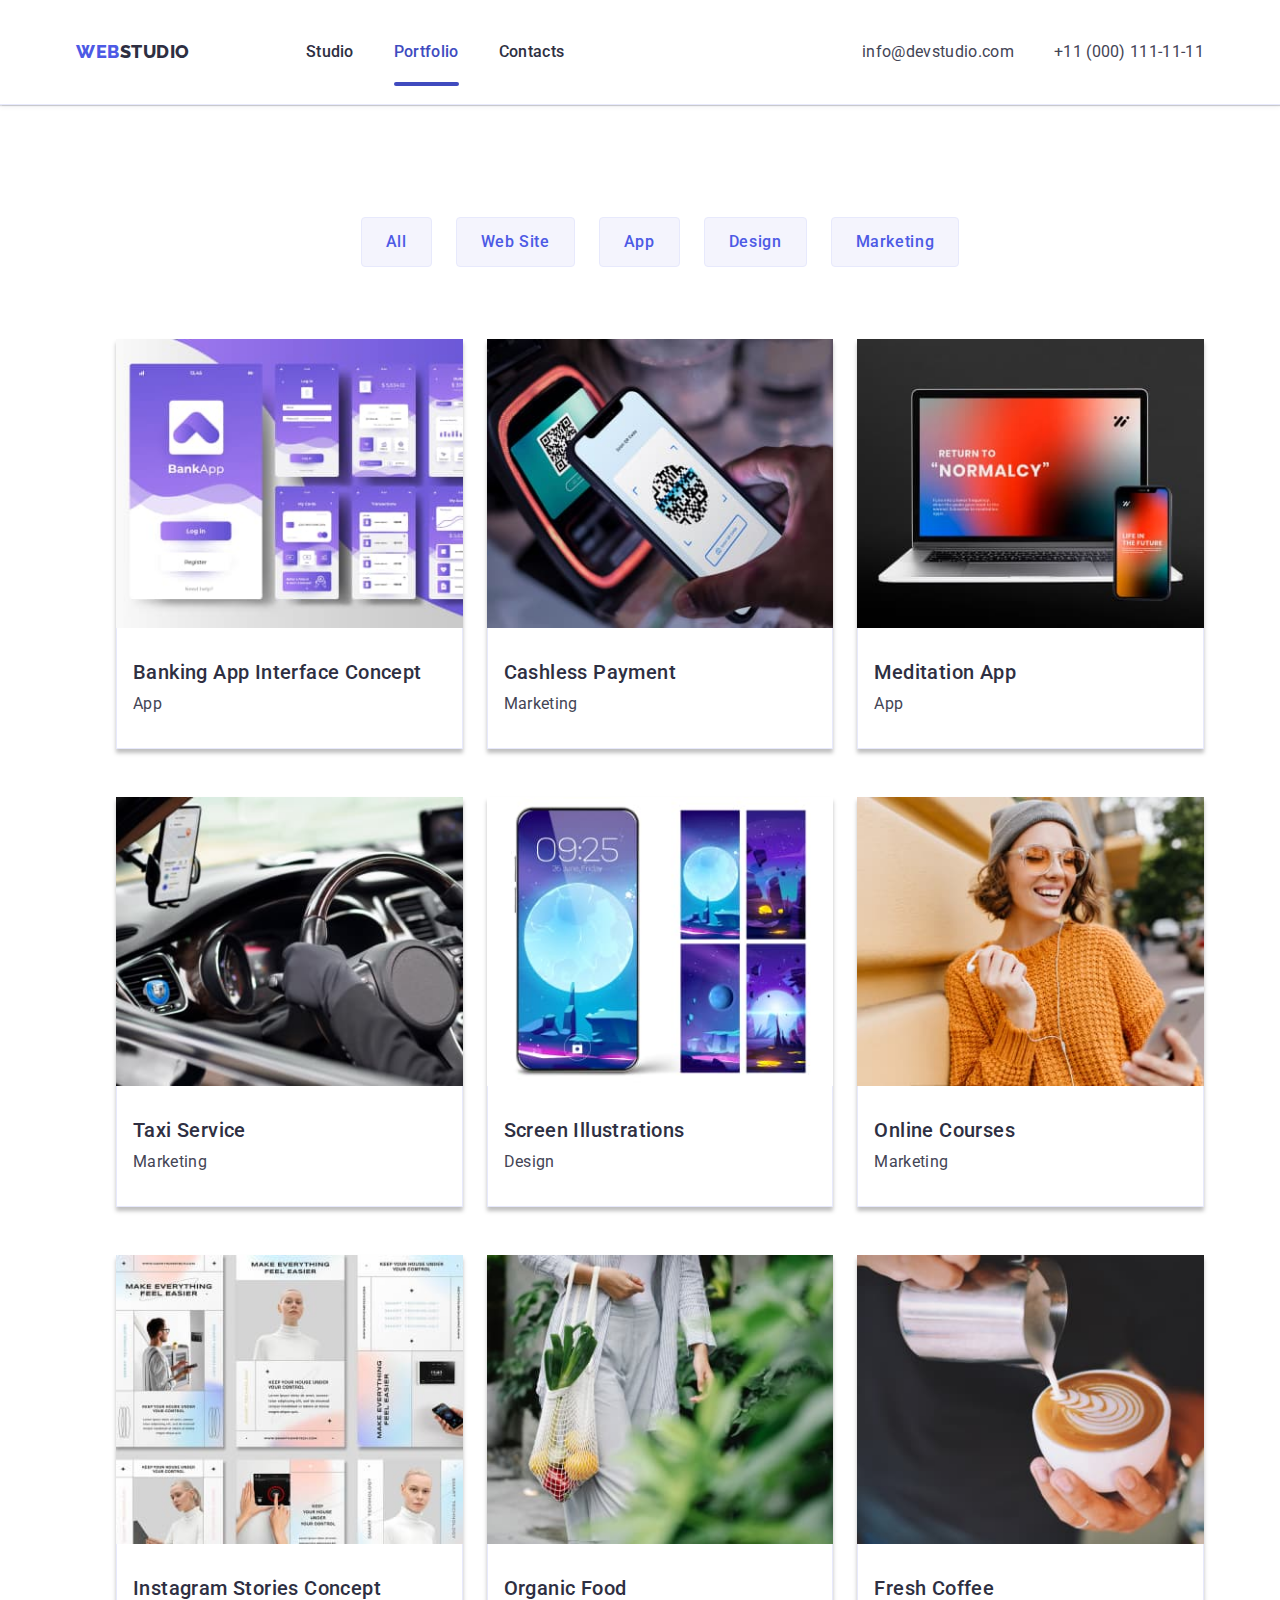
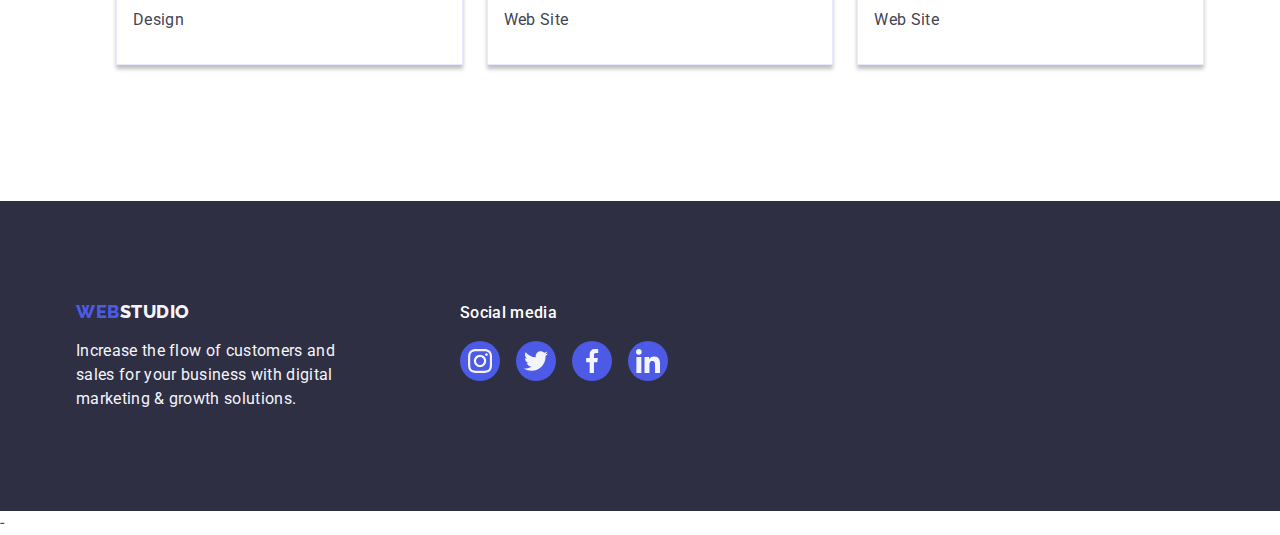
==== commit 219b3d6d: "1" ====
--- a/portfolio.html
+++ b/portfolio.html
@@ -105,14 +105,13 @@
                     width="360"
                     height="300"
                   />
-                </div>
-                <div class="overlay">
-                  <p class="text-overlay">
-                    14 Stylish and User-Friendly App Design Concepts · Task
-                    Manager App · Calorie Tracker App · Exotic Fruit Ecommerce
-                    App · Cloud Storage App
-                  </p>
-                </div>
+                  <p class="text-overlay">
+                    14 Stylish and User-Friendly App Design Concepts · Task
+                    Manager App · Calorie Tracker App · Exotic Fruit Ecommerce
+                    App · Cloud Storage App
+                  </p>
+                </div>
+                <div class="overlay"></div>
                 <div class="card-content">
                   <h2 class="card-content-title title">
                     Banking App Interface Concept
@@ -130,14 +129,13 @@
                     width="360"
                     height="300"
                   />
-                </div>
-                <div class="overlay">
-                  <p class="text-overlay">
-                    14 Stylish and User-Friendly App Design Concepts · Task
-                    Manager App · Calorie Tracker App · Exotic Fruit Ecommerce
-                    App · Cloud Storage App
-                  </p>
-                </div>
+                  <p class="text-overlay">
+                    14 Stylish and User-Friendly App Design Concepts · Task
+                    Manager App · Calorie Tracker App · Exotic Fruit Ecommerce
+                    App · Cloud Storage App
+                  </p>
+                </div>
+                <div class="overlay"></div>
                 <div class="card-content">
                   <h2 class="card-content-title title">Cashless Payment</h2>
                   <p class="text">Marketing</p>
@@ -153,14 +151,13 @@
                     width="360"
                     height="300"
                   />
-                </div>
-                <div class="overlay">
-                  <p class="text-overlay">
-                    14 Stylish and User-Friendly App Design Concepts · Task
-                    Manager App · Calorie Tracker App · Exotic Fruit Ecommerce
-                    App · Cloud Storage App
-                  </p>
-                </div>
+                  <p class="text-overlay">
+                    14 Stylish and User-Friendly App Design Concepts · Task
+                    Manager App · Calorie Tracker App · Exotic Fruit Ecommerce
+                    App · Cloud Storage App
+                  </p>
+                </div>
+                <div class="overlay"></div>
                 <div class="card-content">
                   <h2 class="card-content-title title">Meditation App</h2>
                   <p class="text">App</p>
@@ -176,14 +173,13 @@
                     width="360"
                     height="300"
                   />
-                </div>
-                <div class="overlay">
-                  <p class="text-overlay">
-                    14 Stylish and User-Friendly App Design Concepts · Task
-                    Manager App · Calorie Tracker App · Exotic Fruit Ecommerce
-                    App · Cloud Storage App
-                  </p>
-                </div>
+                  <p class="text-overlay">
+                    14 Stylish and User-Friendly App Design Concepts · Task
+                    Manager App · Calorie Tracker App · Exotic Fruit Ecommerce
+                    App · Cloud Storage App
+                  </p>
+                </div>
+                <div class="overlay"></div>
                 <div class="card-content">
                   <h2 class="card-content-title title">Taxi Service</h2>
                   <p class="text">Marketing</p>
@@ -199,14 +195,13 @@
                     width="360"
                     height="300"
                   />
-                </div>
-                <div class="overlay">
-                  <p class="text-overlay">
-                    14 Stylish and User-Friendly App Design Concepts · Task
-                    Manager App · Calorie Tracker App · Exotic Fruit Ecommerce
-                    App · Cloud Storage App
-                  </p>
-                </div>
+                  <p class="text-overlay">
+                    14 Stylish and User-Friendly App Design Concepts · Task
+                    Manager App · Calorie Tracker App · Exotic Fruit Ecommerce
+                    App · Cloud Storage App
+                  </p>
+                </div>
+                <div class="overlay"></div>
                 <div class="card-content">
                   <h2 class="card-content-title title">Screen Illustrations</h2>
                   <p class="text">Design</p>
@@ -222,14 +217,13 @@
                     width="360"
                     height="300"
                   />
-                </div>
-                <div class="overlay">
-                  <p class="text-overlay">
-                    14 Stylish and User-Friendly App Design Concepts · Task
-                    Manager App · Calorie Tracker App · Exotic Fruit Ecommerce
-                    App · Cloud Storage App
-                  </p>
-                </div>
+                  <p class="text-overlay">
+                    14 Stylish and User-Friendly App Design Concepts · Task
+                    Manager App · Calorie Tracker App · Exotic Fruit Ecommerce
+                    App · Cloud Storage App
+                  </p>
+                </div>
+                <div class="overlay"></div>
                 <div class="card-content">
                   <h2 class="card-content-title title">Online Courses</h2>
                   <p class="text">Marketing</p>
@@ -245,14 +239,13 @@
                     width="360"
                     height="300"
                   />
-                </div>
-                <div class="overlay">
-                  <p class="text-overlay">
-                    14 Stylish and User-Friendly App Design Concepts · Task
-                    Manager App · Calorie Tracker App · Exotic Fruit Ecommerce
-                    App · Cloud Storage App
-                  </p>
-                </div>
+                  <p class="text-overlay">
+                    14 Stylish and User-Friendly App Design Concepts · Task
+                    Manager App · Calorie Tracker App · Exotic Fruit Ecommerce
+                    App · Cloud Storage App
+                  </p>
+                </div>
+                <div class="overlay"></div>
                 <div class="card-content">
                   <h2 class="card-content-title title">
                     Instagram Stories Concept
@@ -270,14 +263,13 @@
                     width="360"
                     height="300"
                   />
-                </div>
-                <div class="overlay">
-                  <p class="text-overlay">
-                    14 Stylish and User-Friendly App Design Concepts · Task
-                    Manager App · Calorie Tracker App · Exotic Fruit Ecommerce
-                    App · Cloud Storage App
-                  </p>
-                </div>
+                  <p class="text-overlay">
+                    14 Stylish and User-Friendly App Design Concepts · Task
+                    Manager App · Calorie Tracker App · Exotic Fruit Ecommerce
+                    App · Cloud Storage App
+                  </p>
+                </div>
+                <div class="overlay"></div>
                 <div class="card-content">
                   <h2 class="card-content-title title">Organic Food</h2>
                   <p class="text">Web Site</p>
@@ -293,14 +285,13 @@
                     width="360"
                     height="300"
                   />
-                </div>
-                <div class="overlay">
-                  <p class="text-overlay">
-                    14 Stylish and User-Friendly App Design Concepts · Task
-                    Manager App · Calorie Tracker App · Exotic Fruit Ecommerce
-                    App · Cloud Storage App
-                  </p>
-                </div>
+                  <p class="text-overlay">
+                    14 Stylish and User-Friendly App Design Concepts · Task
+                    Manager App · Calorie Tracker App · Exotic Fruit Ecommerce
+                    App · Cloud Storage App
+                  </p>
+                </div>
+                <div class="overlay"></div>
                 <div class="card-content">
                   <h2 class="card-content-title title">Fresh Coffee</h2>
                   <p class="text">Web Site</p>
@@ -358,5 +349,6 @@
         </div>
       </div>
     </footer>
+    -
   </body>
 </html>
--- a/css/styles.css
+++ b/css/styles.css
@@ -274,52 +274,12 @@
 .section-img > img {
   border: 1px solid var(--cornflower-color);
 }
-.partfolio-button {
-  font-family: "Roboto", sans-serif;
-  font-weight: 500;
-  font-size: 16px;
-  line-height: 1.5;
-  letter-spacing: 0.04em;
-  color: var(--iris-color);
-  background-color: var(--cloud-color);
-  cursor: pointer;
-  padding: 12px 24px;
-  border: 1px solid #e7e9fc;
-  border-radius: 4px;
-}
-.partfolio-button:hover {
-  color: var(--white-color);
-  background-color: var(--ocean-color);
-  border: 1px solid transparent;
-  border-radius: 4px;
-
-  box-shadow: 0px 4px 4px 0px rgba(0, 0, 0, 0.25);
-}
-.partfolio-button:focus {
-  color: var(--white-color);
-  background-color: var(--ocean-color);
-  border: 1px solid transparent;
-  border-radius: 4px;
-  box-shadow: 0px 4px 4px 0px rgba(0, 0, 0, 0.25);
-}
+
 .section-team-container {
   display: flex;
   gap: 24px;
 }
-.partfolio-container {
-  display: flex;
-  justify-content: center;
-  gap: 24px;
-  margin-bottom: 72px;
-}
-.img-container-partfolio {
-  display: flex;
-  flex-wrap: wrap;
-
-  flex-wrap: wrap;
-  column-gap: 24px;
-  row-gap: 48px;
-}
+
 .card-content {
   padding: 32px 16px;
   border: 1px solid var(--cornflower-color);
@@ -342,10 +302,7 @@
     0px 1px 1px 0px rgba(46, 47, 66, 0.16),
     0px 1px 6px 0px rgba(46, 47, 66, 0.08);
 }
-.partfolio-section {
-  padding-top: 96px;
-  padding-bottom: 120px;
-}
+
 .card-content-title {
   margin-bottom: 8px;
 }
@@ -471,15 +428,9 @@
   border-color: #404bbf;
   color: #404bbf;
 }
-/* .customers-item:hover {
-  border-color: #404bbf;
-}
-.customers-item:hover .client {
-  fill: #404bbf;
-} */
 .client {
   margin: 16px 32px;
-  color: #4d5ae5;
+
   fill: currentColor;
 }
 
@@ -514,9 +465,6 @@
   display: flex;
   align-items: baseline;
 }
-/* .footer-div {
-  margin-left: 120px;
-} */
 .footer-label {
   margin-right: 120px;
 }
@@ -562,36 +510,6 @@
 }
 .footer-ellipse {
   fill: #f4f4fd;
-}
-/*
-====================
-  PARTFOLIO-OVERLAY
-====================
-*/
-.img-wrapper {
-  overflow: hidden;
-}
-.overlay {
-  position: absolute;
-  top: 0;
-  left: 0;
-  padding-top: 40px;
-  padding-left: 32px;
-  padding-right: 32px;
-  padding-bottom: 164px;
-  background: var(--iris, #4d5ae5);
-  transform: translatey(100%);
-  transition: transform var(--anim);
-}
-
-.text-overlay {
-  font-size: 16px;
-  line-height: 1.5;
-  letter-spacing: 0.02em;
-  color: var(--cloud, #f4f4fd);
-}
-.section-img-items:hover .overlay {
-  transform: translatey(0);
 }
 /*
 ====================
@@ -646,18 +564,122 @@
 .modal-batton:hover {
   background-color: #404bbf;
   border: none;
+  fill: #ffffff;
 }
 .modal-batton:focus {
   background-color: #404bbf;
   border: none;
+  fill: #ffffff;
 }
 
 .modal-svg {
   transition: fill 250ms cubic-bezier(0.4, 0, 0.2, 1);
 }
-.modal-svg:hover {
-  fill: #ffffff;
-}
-..modal-svg:focus {
-  fill: #ffffff;
-}
+/*
+====================
+     PARTFOLIO
+====================
+*/
+.partfolio-section {
+  padding-top: 96px;
+  padding-bottom: 120px;
+}
+.partfolio-container {
+  display: flex;
+  justify-content: center;
+  gap: 24px;
+  margin-bottom: 72px;
+}
+.img-container-partfolio {
+  display: flex;
+  flex-wrap: wrap;
+
+  flex-wrap: wrap;
+  column-gap: 24px;
+  row-gap: 48px;
+}
+/*
+====================
+  PARTFOLIO-BUTTON
+====================
+*/
+.partfolio-button {
+  font-family: "Roboto", sans-serif;
+  font-weight: 500;
+  font-size: 16px;
+  line-height: 1.5;
+  letter-spacing: 0.04em;
+  color: var(--iris-color);
+  background-color: var(--cloud-color);
+  cursor: pointer;
+  padding: 12px 24px;
+  border: 1px solid #e7e9fc;
+  border-radius: 4px;
+  transition: color 250ms cubic-bezier(0.4, 0, 0.2, 1),
+    background-color 250ms cubic-bezier(0.4, 0, 0.2, 1),
+    border-color 250ms cubic-bezier(0.4, 0, 0.2, 1),
+    box-shadow 250ms cubic-bezier(0.4, 0, 0.2, 1);
+}
+.partfolio-button:hover {
+  color: var(--white-color);
+  background-color: var(--ocean-color);
+  border: 1px solid transparent;
+  border-radius: 4px;
+  box-shadow: 0px 3px 1px rgba(0, 0, 0, 0.1), 0px 2px 1px rgba(0, 0, 0, 0.08),
+    0px 2px 2px rgba(0, 0, 0, 0.12);
+}
+.partfolio-button:focus {
+  color: var(--white-color);
+  background-color: var(--ocean-color);
+  border: 1px solid transparent;
+  border-radius: 4px;
+  box-shadow: зі значенням 0px 3px 1px rgba(0, 0, 0, 0.1),
+    0px 2px 1px rgba(0, 0, 0, 0.08), 0px 2px 2px rgba(0, 0, 0, 0.12);
+}
+/*
+====================
+  PARTFOLIO-CARDS
+====================
+*/
+.partfolio-img {
+  display: block;
+  transition: box-shadow 250ms cubic-bezier(0.4, 0, 0.2, 1);
+}
+.partfolio-img:hover {
+  box-shadow: 0px 1px 6px rgba(46, 47, 66, 0.08),
+    0px 1px 1px rgba(46, 47, 66, 0.16), 0px 2px 1px rgba(46, 47, 66, 0.08);
+  transform: translateY(0%);
+}
+/*
+====================
+  PARTFOLIO-OVERLAY
+====================
+*/
+.img-wrapper {
+  overflow: hidden;
+  position: relative;
+}
+.overlay {
+  top: 0;
+  left: 0;
+
+  background: var(--iris, #4d5ae5);
+}
+
+.text-overlay {
+  position: absolute;
+  font-size: 16px;
+  line-height: 1.5;
+  letter-spacing: 0.02em;
+  color: #f4f4fd;
+  top: 0;
+  padding: 40px 32px;
+  background-color: #4d5ae5;
+  height: 100%;
+  width: 100%;
+  transform: translateY(100%);
+  transition: transform 250ms cubic-bezier(0.4, 0, 0.2, 1);
+}
+.section-img-items:hover .overlay {
+  transform: translatey(0);
+}
